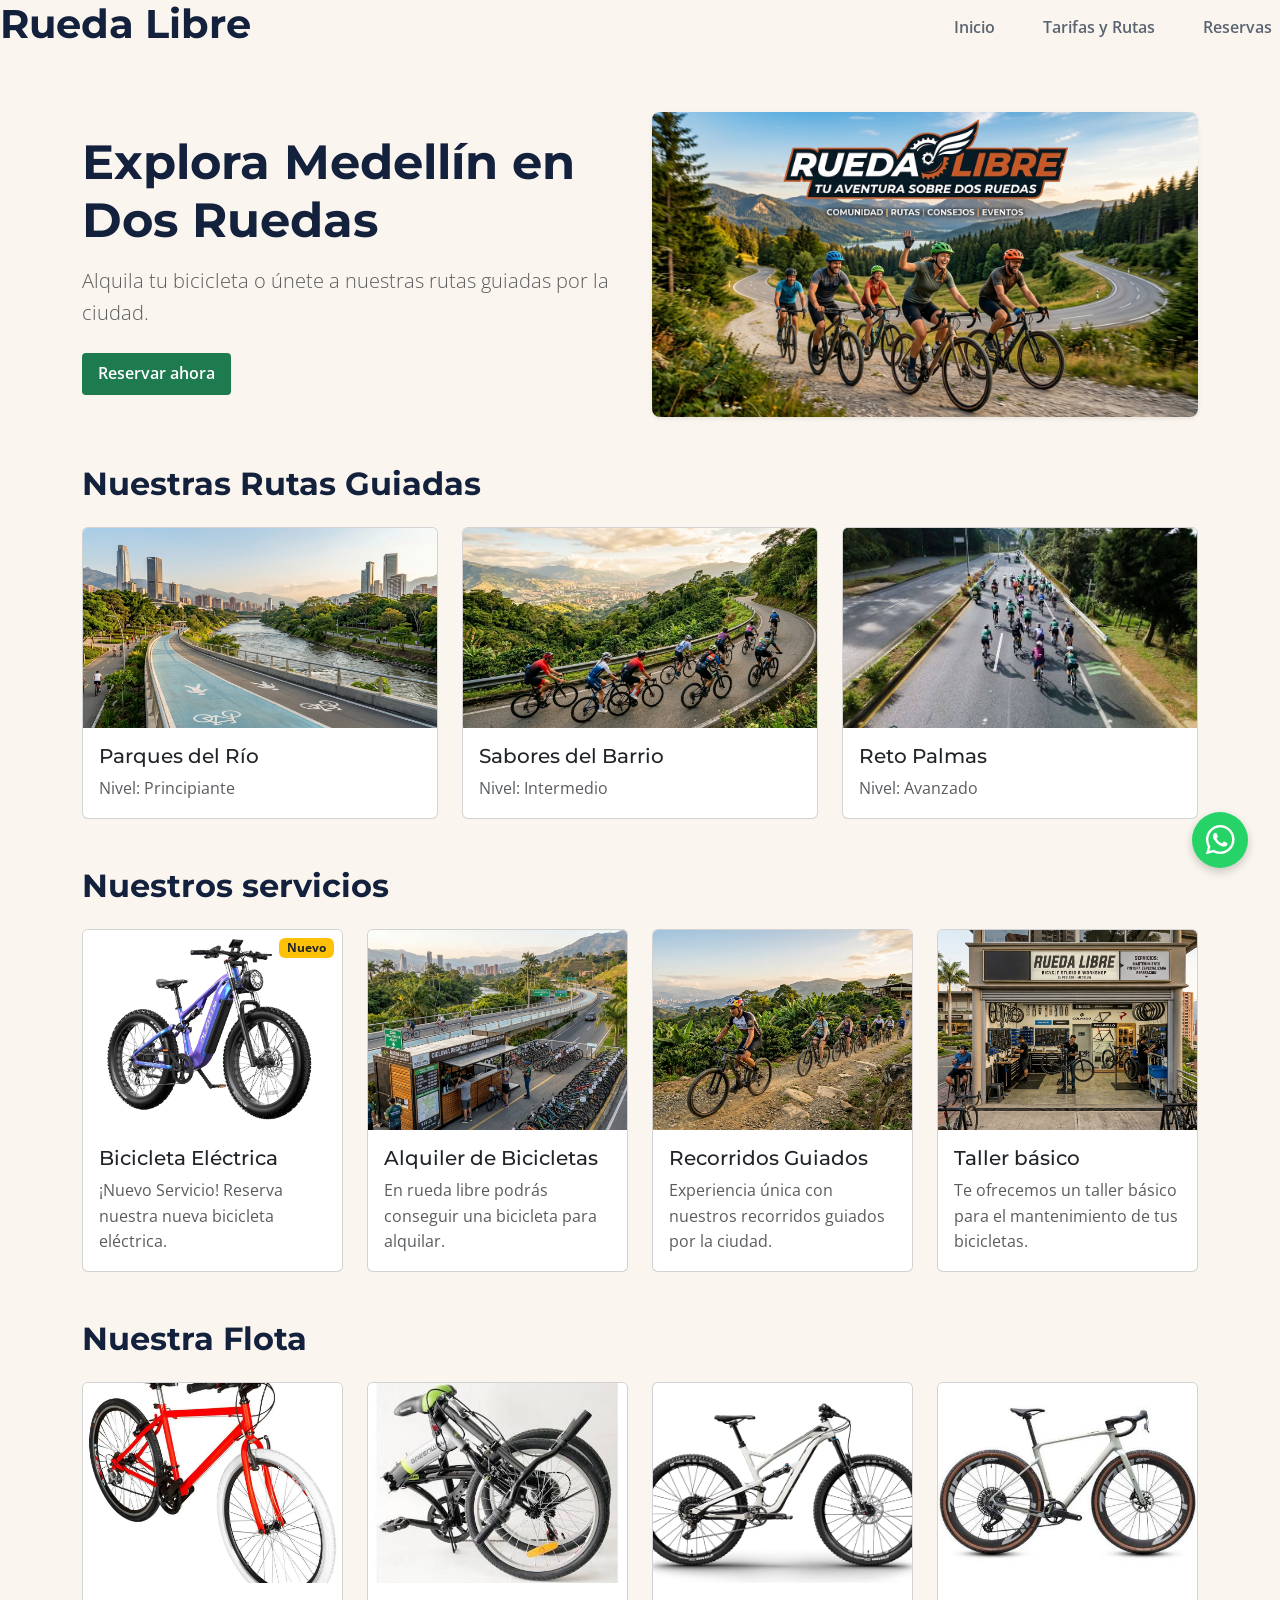
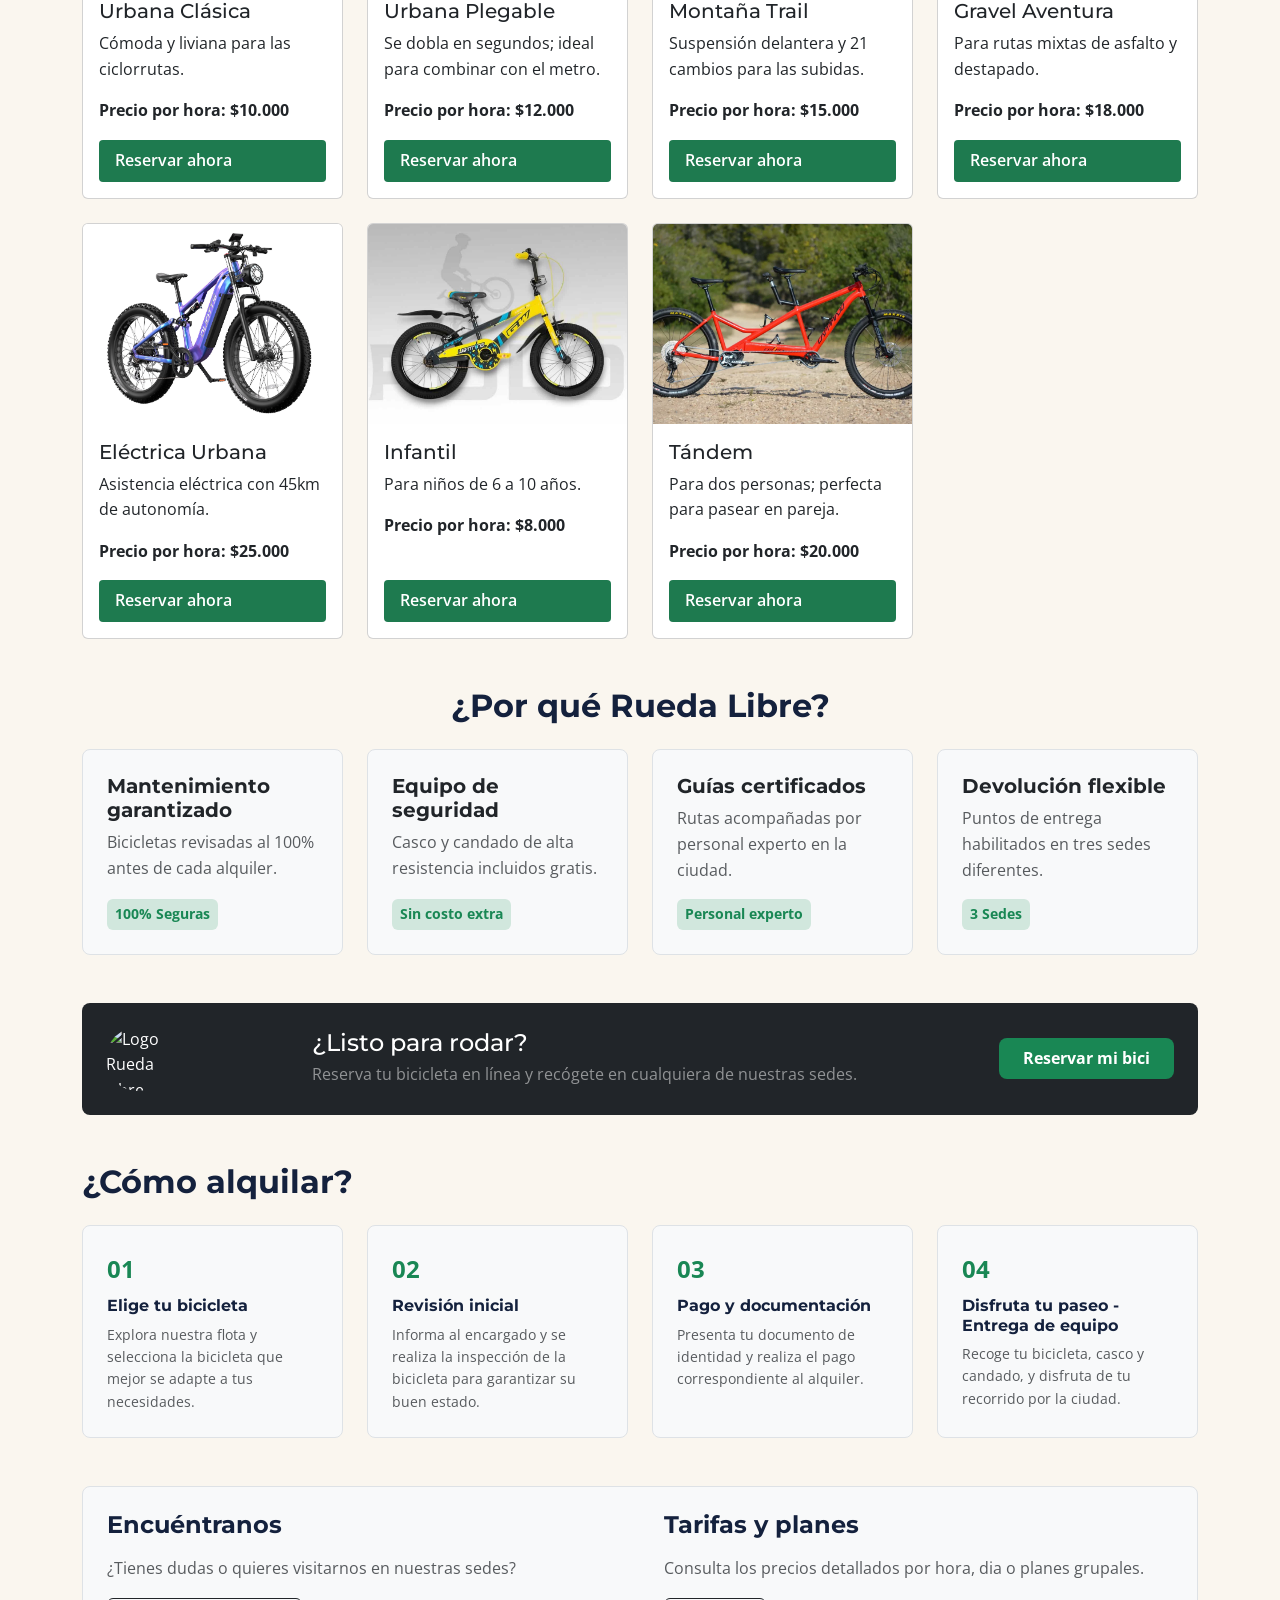
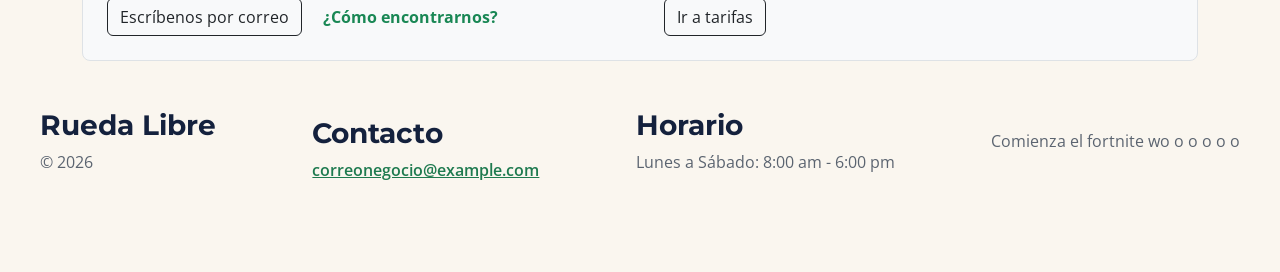
==== rueda-libre/index.html @ a3718d11 "Corregir estructura del repositorio" ====
<!doctype html>
<html lang="es">
  <head>
    <meta charset="UTF-8" />
    <meta name="viewport" content="width=device-width, initial-scale=1.0" />
    <meta
      name="description"
      content="En este sitio podrás encontrar todo tipo de bicicletas"
    />
    <title>Rueda Libre | Alquiler de bicicletas en Medellín</title>

    <link rel="preconnect" href="https://fonts.googleapis.com" />
    <link rel="preconnect" href="https://fonts.gstatic.com" crossorigin />
    <link
      href="https://fonts.googleapis.com/css2?family=Montserrat:ital,wght@0,100..900;1,100..900&family=Open+Sans:ital,wght@0,300..800;1,300..800&display=swap"
      rel="stylesheet"
    />
    <link
      href="https://cdn.jsdelivr.net/npm/bootstrap@5.3.3/dist/css/bootstrap.min.css"
      rel="stylesheet"
      integrity="sha384-QWTKZyjpPEjISv5WaRU9OFeRpok6YctnYmDr5pNlyT2bRjXh0JMhjY6hW+ALEwIH"
      crossorigin="anonymous"
    />
    <link
      rel="stylesheet"
      href="https://cdn.jsdelivr.net/npm/bootstrap-icons@1.11.3/font/bootstrap-icons.min.css"
    />
    <link rel="stylesheet" href="css/style.css" />
  </head>

  <body>
    <header class="menu">
      <h1>Rueda Libre</h1>
      <nav>
        <ul>
          <li><a href="#index">Inicio</a></li>
          <li><a href="paginas/tarifas.html">Tarifas y Rutas</a></li>
          <li><a href="paginas/reservas.html">Reservas</a></li>
        </ul>
      </nav>
    </header>

    <main class="container my-4">
      <section class="row align-items-center g-4 my-4">
        <div class="col-12 col-md-6">
          <h2 class="display-5 fw-bold mb-3">Explora Medellín en Dos Ruedas</h2>
          <p class="lead text-body-secondary mb-4">
            Alquila tu bicicleta o únete a nuestras rutas guiadas por la ciudad.
          </p>
          <a href="paginas/reservas.html" class="boton-reservar"
            >Reservar ahora</a
          >
        </div>
        <div class="col-12 col-md-6">
          <img
            src="img/portada.jpeg"
            alt="Portada Rueda Libre"
            class="img-fluid rounded-3 shadow-sm"
          />
        </div>
      </section>

      <section class="my-5">
        <h2 class="mb-4">Nuestras Rutas Guiadas</h2>
        <div class="row g-4">
          <article class="col-12 col-md-4">
            <div class="card h-100">
              <img
                src="img/rutar.jpeg"
                class="card-img-top object-fit-cover"
                style="height: 200px"
                alt="Ruta Parques del Río"
              />
              <div class="card-body">
                <h3 class="card-title h5">Parques del Río</h3>
                <p class="card-text text-body-secondary">Nivel: Principiante</p>
              </div>
            </div>
          </article>

          <article class="col-12 col-md-4">
            <div class="card h-100">
              <img
                src="img/rutab.webp"
                class="card-img-top object-fit-cover"
                style="height: 200px"
                alt="Ruta Sabores del Barrio"
              />
              <div class="card-body">
                <h3 class="card-title h5">Sabores del Barrio</h3>
                <p class="card-text text-body-secondary">Nivel: Intermedio</p>
              </div>
            </div>
          </article>

          <article class="col-12 col-md-4">
            <div class="card h-100">
              <img
                src="img/rutap.jpeg"
                class="card-img-top object-fit-cover"
                style="height: 200px"
                alt="Ruta Reto Palmas"
              />
              <div class="card-body">
                <h3 class="card-title h5">Reto Palmas</h3>
                <p class="card-text text-body-secondary">Nivel: Avanzado</p>
              </div>
            </div>
          </article>
        </div>
      </section>

      <section class="my-5">
        <h2 class="mb-4">Nuestros servicios</h2>
        <div class="row g-4">

          <article class="col-12 col-md-6 col-lg-3">
            <div class="card h-100 position-relative"> 
              <span class="position-absolute top-0 end-0 m-2 badge bg-warning text-dark">Nuevo</span>
              <img
                src="img/b-electrica.webp"
                class="card-img-top object-fit-cover"
                style="height: 200px"
                alt="Bicicleta Eléctrica" />
                <div class="card-body"> 
                  <h3 class="card-title h5">Bicicleta Eléctrica</h3>
                  <p class="card-text text-body-secondary">¡Nuevo Servicio! Reserva nuestra nueva bicicleta eléctrica.</p>
                </div>
            </div>
          </article>

          <article class="col-12 col-md-6 col-lg-3">
            <div class="card h-100">
              <img
                src="img/alquilerdebc.jpeg"
                class="card-img-top object-fit-cover"
                style="height: 200px"
                alt="Alquiler de Bicicletas" />
                <div class="card-body"> 
                  <h3 class="card-title h5">Alquiler de Bicicletas</h3>
                  <p class="card-text text-body-secondary">En rueda libre podrás conseguir una bicicleta para alquilar.</p>
                </div>
            </div>
          </article>

          <article class="col-12 col-md-6 col-lg-3">
            <div class="card h-100">
              <img
                src="img/rguiado.jpeg"
                class="card-img-top object-fit-cover"
                style="height: 200px"
                alt="Recorridos Guiados" />
                <div class="card-body"> 
                  <h3 class="card-title h5">Recorridos Guiados</h3>
                  <p class="card-text text-body-secondary">Experiencia única con nuestros recorridos guiados por la ciudad.</p>
                </div>
            </div>
          </article>
          
          <article class="col-12 col-md-6 col-lg-3">
            <div class="card h-100">
              <img
                src="img/taller.jpeg"
                class="card-img-top object-fit-cover"
                style="height: 200px"
                alt="Taller básico de Bicicletas" />
                <div class="card-body"> 
                  <h3 class="card-title h5">Taller básico</h3>
                  <p class="card-text text-body-secondary">Te ofrecemos un taller básico para el mantenimiento de tus bicicletas.</p>
                </div>
            </div>
          </article>

        </div>
      </section>

      <section class="my-5"> 
        <h2 class="mb-4">Nuestra Flota</h2>
        <div class="row g-4">

          <article class="col-12 col-sm-6 col-lg-4 col-xl-3">
            <div class="card h-100">
              <img
                src="img/burbana.webp"
                class="card-img-top object-fit-cover"
                style="height: 200px"
                alt="Bicicleta Urbana Clásica" />
                <div class="card-body d-flex flex-column justify-content-between"> 
                  <div>
                    <h3 class="card-title h5">Urbana Clásica</h3>
                    <p class="card-text">Cómoda y liviana para las ciclorrutas.</p>
                    <p class="fw-bold">Precio por hora: $10.000</p>
                  </div>
                  <a href="paginas/reservas.html" class="boton-reservar">Reservar ahora</a>
              </div>
            </div>
          </article>

          <article class="col-12 col-sm-6 col-lg-4 col-xl-3">
            <div class="card h-100">
              <img
                src="img/urplegab.jpeg"
                class="card-img-top object-fit-cover"
                style="height: 200px"
                alt="Bicicleta Plegable" />
                <div class="card-body d-flex flex-column justify-content-between"> 
                  <div>
                    <h3 class="card-title h5">Urbana Plegable</h3>
                    <p class="card-text">Se dobla en segundos; ideal para combinar con el metro.</p>
                    <p class="fw-bold">Precio por hora: $12.000</p>
                  </div>
                  <a href="paginas/reservas.html" class="boton-reservar">Reservar ahora</a>
              </div>
            </div>
          </article>

          <article class="col-12 col-sm-6 col-lg-4 col-xl-3">
            <div class="card h-100">
              <img
                src="img/mtrail.avif"
                class="card-img-top object-fit-cover"
                style="height: 200px"
                alt="Bicicleta de Montaña" />
                <div class="card-body d-flex flex-column justify-content-between"> 
                  <div>
                    <h3 class="card-title h5">Montaña Trail</h3>
                    <p class="card-text">Suspensión delantera y 21 cambios para las subidas.</p>
                    <p class="fw-bold">Precio por hora: $15.000</p>
                  </div>
                  <a href="paginas/reservas.html" class="boton-reservar">Reservar ahora</a>
              </div>
            </div>
          </article>

          <article class="col-12 col-sm-6 col-lg-4 col-xl-3">
            <div class="card h-100">
              <img
                src="img/gaventura.jpeg"
                class="card-img-top object-fit-cover"
                style="height: 200px"
                alt="Bicicleta Gravel" />
                <div class="card-body d-flex flex-column justify-content-between"> 
                  <div>
                    <h3 class="card-title h5">Gravel Aventura</h3>
                    <p class="card-text">Para rutas mixtas de asfalto y destapado.</p>
                    <p class="fw-bold">Precio por hora: $18.000</p>
                  </div>
                  <a href="paginas/reservas.html" class="boton-reservar">Reservar ahora</a>
              </div>
            </div>
          </article>

          <article class="col-12 col-sm-6 col-lg-4 col-xl-3">
            <div class="card h-100">
              <img
                src="img/b-electrica.webp"
                class="card-img-top object-fit-cover"
                style="height: 200px"
                alt="Bicicleta Eléctrica" />
                <div class="card-body d-flex flex-column justify-content-between"> 
                  <div>
                    <h3 class="card-title h5">Eléctrica Urbana</h3>
                    <p class="card-text">Asistencia eléctrica con 45km de autonomía.</p>
                    <p class="fw-bold">Precio por hora: $25.000</p>
                  </div>
                  <a href="paginas/reservas.html" class="boton-reservar">Reservar ahora</a>
              </div>
            </div>
          </article>

          <article class="col-12 col-sm-6 col-lg-4 col-xl-3">
            <div class="card h-100">
              <img
                src="img/infantil.jpg"
                class="card-img-top object-fit-cover"
                style="height: 200px"
                alt="Bicicleta Infantil" />
                <div class="card-body d-flex flex-column justify-content-between"> 
                  <div>
                    <h3 class="card-title h5">Infantil</h3>
                    <p class="card-text">Para niños de 6 a 10 años.</p>
                    <p class="fw-bold">Precio por hora: $8.000</p>
                  </div>
                  <a href="paginas/reservas.html" class="boton-reservar">Reservar ahora</a>
              </div>
            </div>
          </article>

          <article class="col-12 col-sm-6 col-lg-4 col-xl-3">
            <div class="card h-100">
              <img
                src="img/tandem.webp"
                class="card-img-top object-fit-cover"
                style="height: 200px"
                alt="Bicicleta Tándem" />
                <div class="card-body d-flex flex-column justify-content-between"> 
                  <div>
                    <h3 class="card-title h5">Tándem</h3>
                    <p class="card-text">Para dos personas; perfecta para pasear en pareja.</p>
                    <p class="fw-bold">Precio por hora: $20.000</p>
                  </div>
                  <a href="paginas/reservas.html" class="boton-reservar">Reservar ahora</a>
              </div>
            </div>
          </article>

        </div>
      </section>
      
      <section class="my-5">
        <h2 class="text-center mb-4">¿Por qué Rueda Libre?</h2>

        <div class="row g-4">
          <article class="col-12 col-md-6 col-lg-3">
            <div
              class="p-4 border rounded-3 bg-body-tertiary h-100 d-flex flex-column justify-content-between"
            >
              <div>
                <h3 class="fs-5 fw-bold text-dark mb-2">
                  Mantenimiento garantizado
                </h3>
                <p class="text-body-secondary mb-3">
                  Bicicletas revisadas al 100% antes de cada alquiler.
                </p>
              </div>
              <div>
                <span
                  class="d-inline-block bg-success-subtle text-success fw-bold px-2 py-1 rounded small"
                  >100% Seguras</span
                >
              </div>
            </div>
          </article>

          <article class="col-12 col-md-6 col-lg-3">
            <div
              class="p-4 border rounded-3 bg-body-tertiary h-100 d-flex flex-column justify-content-between"
            >
              <div>
                <h3 class="fs-5 fw-bold text-dark mb-2">Equipo de seguridad</h3>
                <p class="text-body-secondary mb-3">
                  Casco y candado de alta resistencia incluidos gratis.
                </p>
              </div>
              <div>
                <span
                  class="d-inline-block bg-success-subtle text-success fw-bold px-2 py-1 rounded small"
                  >Sin costo extra</span
                >
              </div>
            </div>
          </article>

          <article class="col-12 col-md-6 col-lg-3">
            <div
              class="p-4 border rounded-3 bg-body-tertiary h-100 d-flex flex-column justify-content-between"
            >
              <div>
                <h3 class="fs-5 fw-bold text-dark mb-2">Guías certificados</h3>
                <p class="text-body-secondary mb-3">
                  Rutas acompañadas por personal experto en la ciudad.
                </p>
              </div>
              <div>
                <span
                  class="d-inline-block bg-success-subtle text-success fw-bold px-2 py-1 rounded small"
                  >Personal experto</span
                >
              </div>
            </div>
          </article>

          <article class="col-12 col-md-6 col-lg-3">
            <div
              class="p-4 border rounded-3 bg-body-tertiary h-100 d-flex flex-column justify-content-between"
            >
              <div>
                <h3 class="fs-5 fw-bold text-dark mb-2">Devolución flexible</h3>
                <p class="text-body-secondary mb-3">
                  Puntos de entrega habilitados en tres sedes diferentes.
                </p>
              </div>
              <div>
                <span
                  class="d-inline-block bg-success-subtle text-success fw-bold px-2 py-1 rounded small"
                  >3 Sedes</span
                >
              </div>
            </div>
          </article>
        </div>
      </section>

      <section class="bg-dark text-white p-4 rounded-3 d-flex flex-column flex-md-row justify-content-between align-items-center gap-3 my-5">

        <img src="img/logo.png" alt="Logo Rueda Libre" class="d-none d-md-block rounded-circle object-fit-cover" width="64" height="64">

        <div>
            <h3 class="h4 mb-1">¿Listo para rodar?</h3>
            <p class="mb-0 text-white-50">Reserva tu bicicleta en línea y recógete en cualquiera de nuestras sedes.</p>
        </div>

        <a href="paginas/reservas.html" class="d-inline-block bg-success text-white px-4 py-2 rounded-3 fw-bold text-decoration-none">Reservar mi bici</a>
    </section>
      

      <section class="my-5">
        <h2 class="mb-4">¿Cómo alquilar?</h2>
        <div class="row g-4"> 

          <article class="col-12 col-sm-6 col-lg-3">
            <div class="p-4 border rounded-3 bg-body-tertiary h-100">
              <span class="fs-4 fw-bold text-success d-block mb-2">01</span>
              <h3 class="h6 fw-bold mb-2">Elige tu bicicleta</h3>
              <p class="text-body-secondary small mb-0">
                Explora nuestra flota y selecciona la bicicleta que mejor se
                adapte a tus necesidades.
              </p>
            </div>
          </article>

          <article class="col-12 col-sm-6 col-lg-3">
            <div class="p-4 border rounded-3 bg-body-tertiary h-100">
              <span class="fs-4 fw-bold text-success d-block mb-2">02</span>
              <h3 class="h6 fw-bold mb-2">Revisión inicial</h3>
              <p class="text-body-secondary small mb-0">
                Informa al encargado y se realiza la inspección de la bicicleta para garantizar su buen estado.
              </p>
            </div>
          </article>

          <article class="col-12 col-sm-6 col-lg-3">
            <div class="p-4 border rounded-3 bg-body-tertiary h-100">
              <span class="fs-4 fw-bold text-success d-block mb-2">03</span>
              <h3 class="h6 fw-bold mb-2">Pago y documentación</h3>
              <p class="text-body-secondary small mb-0">
                Presenta tu documento de identidad y realiza el pago correspondiente al alquiler.
              </p>
            </div>
          </article>

          <article class="col-12 col-sm-6 col-lg-3">
            <div class="p-4 border rounded-3 bg-body-tertiary h-100">
              <span class="fs-4 fw-bold text-success d-block mb-2">04</span>
              <h3 class="h6 fw-bold mb-2">Disfruta tu paseo - Entrega de equipo</h3>
              <p class="text-body-secondary small mb-0">
                Recoge tu bicicleta, casco y candado, y disfruta de tu recorrido por la ciudad.
              </p>
            </div>
          </article>

        </div>
      </section>

      <section class="my-5 p-4 bg-light border rounded-3">
        <div class="row g-4 align-items-center">
          <div class="col-12 col-md-6">
            <h2 id="Encuéntranos" class="h4 fw-bold mb-3">Encuéntranos</h2>
            <p class="text-body-secondary mb-3">
              ¿Tienes dudas o quieres visitarnos en nuestras sedes?
            </p>
            <div class="d-flex flex-wrap gap-2">
                <a href="mailto:hola@ruedalibre.example" class="btn btn-outline-dark"> Escríbenos por correo</a>
                <a href="#Encuéntranos" class="btn btn-link text-success text-decoration-none fw-bold"> ¿Cómo encontrarnos?</a>
            </div>
          </div>

          <div class="col-12 col-md-6 border-start-md ps-md-4">
            <h2 id="tarifas" class="h4 fw-bold mb-3">Tarifas y planes</h2>
            <p class="text-body-secondary mb-3">
              Consulta los precios detallados por hora, dia o planes grupales.
            </p>
            <a href="paginas/tarifas.html" class="btn btn-outline-dark">Ir a tarifas</a>
          </div>
          
        </div>
      </section>
    </main>

    <footer class="footer">
      <section>
        <h3>Rueda Libre</h3>
        <p>© 2026</p>
      </section>

      <section>
        <h3>Contacto</h3>
        <a href="mailto:correonegocio@example.com">correonegocio@example.com</a>
      </section>

      <section>
        <h3>Horario</h3>
        <p>Lunes a Sábado: 8:00 am - 6:00 pm</p>
      </section>
      <p>Comienza el fortnite wo o o o o o</p>
    </footer>

    <a
      href="https://wa.me/573000000000"
      target="_blank"
      rel="noopener noreferrer"
      class="boton-whatsapp"
      aria-label="Escríbenos por WhatsApp"
    >
      <i class="bi bi-whatsapp"></i>
    </a>
    <script
      src="https://cdn.jsdelivr.net/npm/@popperjs/core@2.11.8/dist/umd/popper.min.js"
      integrity="sha384-I7E8VVD/ismYTF4hNIPjVp/Zjvgyol6VFvRkX/vR+Vc4jQkC+hVqc2pM8ODewa9r"
      crossorigin="anonymous"
    ></script>
    <script
      src="https://cdn.jsdelivr.net/npm/bootstrap@5.3.8/dist/js/bootstrap.min.js"
      integrity="sha384-G/EV+4j2dNv+tEPo3++6LCgdCROaejBqfUeNjuKAiuXbjrxilcCdDz6ZAVfHWe1Y"
      crossorigin="anonymous"
    ></script>
  </body>
</html>
---- rueda-libre/css/style.css ----
*,
*::before,
*::after {
  box-sizing: border-box;
  margin: 0;
  padding: 0;
}

:root {
  --verde-ruta: #1e7a4f;
  --naranja-pedal: #f39a2b;
  --azul-noche: #14213d;
  --crema: #faf6ef;
  --gris-asfalto: #5b6470;
  --verde-whatsapp: #25d366;
  --verde-whatsapp-oscuro: #128c7e;

  --fuente-titulos: "Montserrat", sans-serif;
  --fuente-cuerpo: "Open Sans", sans-serif;

  --espacio-sm: 0.5rem;
  --espacio-md: 1rem;
  --espacio-lg: 2rem;
}


body {
  font-family: var(--fuente-cuerpo);
  font-weight: 400;
  color: var(--azul-noche);
  background-color: var(--crema);
  padding-bottom: 5rem; 
  line-height: 1.6;
}

h1,
h2,
h3,
h4,
h5,
h6 {
  font-family: var(--fuente-titulos);
  font-weight: 700;
  color: var(--azul-noche);
}

.texto-secundario,
footer p {
  color: var(--gris-asfalto);
  font-weight: 400;
}

a {
  color: var(--verde-ruta);
  font-weight: 600;
}

a:hover {
  color: var(--naranja-pedal);
  text-decoration: underline;
}

.menu {
  display: flex;
  flex-direction: column; 
  align-items: center;    
  gap: 0.5rem;
  margin-bottom: var(--espacio-lg);
}

.menu ul {
  display: flex;
  flex-direction: column;
  gap: 0.5rem;
  margin: 0;
  padding: 0;
  list-style: none;
  text-align: center;
}

.menu a {
  color: var(--gris-asfalto);
  text-decoration: none;
  font-weight: 600;
  padding: var(--espacio-sm);
  display: block;
}

.menu a.activo {
  color: var(--verde-ruta);
  font-weight: 600;
}

.menu a:hover {
  color: var(--naranja-pedal);
  text-decoration: underline;
}

.menu a:focus {
  color: var(--verde-ruta);
  outline: 3px solid var(--naranja-pedal);
  outline-offset: 3px;
}

.footer {
  display: flex;
  flex-direction: column;
  align-items: center;
  gap: 1rem;
  text-align: center;
}


button,
.boton,
.boton-reservar {
  display: inline-block;
  background-color: var(--verde-ruta);
  color: #ffffff;
  border: none;
  padding: var(--espacio-sm) var(--espacio-md);
  font-family: var(--fuente-cuerpo);
  font-weight: 600;
  text-decoration: none;
  border-radius: 4px;
  cursor: pointer;
}

button:hover,
.boton:hover,
.boton-reservar:hover {
  background-color: var(--naranja-pedal);
  color: var(--azul-noche);
  text-decoration: underline;
}

button:focus,
.boton:focus,
.boton-reservar:focus {
  outline: 3px solid var(--naranja-pedal);
  outline-offset: 3px;
}

.menu a.boton-reservar {
  display: inline-block;
  color: #ffffff;
  padding: var(--espacio-sm) var(--espacio-md);
}

.menu a.boton-reservar:hover {
  background-color: var(--naranja-pedal);
  color: var(--azul-noche);
  text-decoration: underline;
}

.menu a.boton-reservar:focus {
  color: #ffffff;
}

.boton-whatsapp {
  position: fixed;
  bottom: var(--espacio-lg);
  right: var(--espacio-lg);
  display: flex;
  align-items: center;
  justify-content: center;
  width: 3.5rem;
  height: 3.5rem;
  background-color: var(--verde-whatsapp);
  color: #ffffff;
  font-size: 1.8rem;
  line-height: 1;
  border-radius: 50%;
  text-decoration: none;
  box-shadow: 0 4px 10px rgba(0, 0, 0, 0.2);
  z-index: 1000;
}

.boton-whatsapp:hover {
  background-color: var(--verde-whatsapp-oscuro);
  color: #ffffff;
  text-decoration: none;
}

.boton-whatsapp:focus {
  outline: 3px solid var(--naranja-pedal);
  outline-offset: 3px;
}


table {
  width: 100%;
  border-collapse: collapse;
  margin-bottom: var(--espacio-lg);
  font-size: 0.85rem;
}

th,
td {
  padding: 0.4rem 0.6rem; 
  border: 1px solid var(--gris-asfalto);
  text-align: left;
  word-break: break-word; 
}

th {
  background-color: var(--azul-noche);
  color: #ffffff;
  font-family: var(--fuente-titulos);
}


form fieldset {
  border: 1px solid var(--gris-asfalto);
  padding: var(--espacio-md);
  margin-bottom: var(--espacio-lg);
  border-radius: 4px;
}

form legend {
  font-family: var(--fuente-titulos);
  font-weight: 700;
  padding: 0 var(--espacio-sm);
  color: var(--azul-noche);
}

form p {
  margin-bottom: var(--espacio-md);
}

form label {
  display: block;
  margin-bottom: var(--espacio-sm);
  font-weight: 600;
}

input,
select,
textarea {
  width: 100%;
  border: 1px solid var(--gris-asfalto);
  padding: var(--espacio-sm);
  font-family: var(--fuente-cuerpo);
  border-radius: 4px;
}

input[type="checkbox"] {
  width: auto;
  display: inline-block;
  margin-right: var(--espacio-sm);
}

input:focus,
select:focus,
textarea:focus {
  outline: 3px solid var(--naranja-pedal);
  outline-offset: 2px;
  border-color: var(--verde-ruta);
}

form button {
  padding: var(--espacio-md) var(--espacio-lg);
  margin-top: var(--espacio-sm);
}



@media (min-width: 768px) {
  .menu {
    flex-direction: row;
    justify-content: space-between; 
  }

  .menu ul {
    flex-direction: row;           
    gap: 2rem;
  }
}

@media (min-width: 1200px) {
  .footer {
    flex-direction: row;
    justify-content: space-around;
    text-align: left;
  }
}
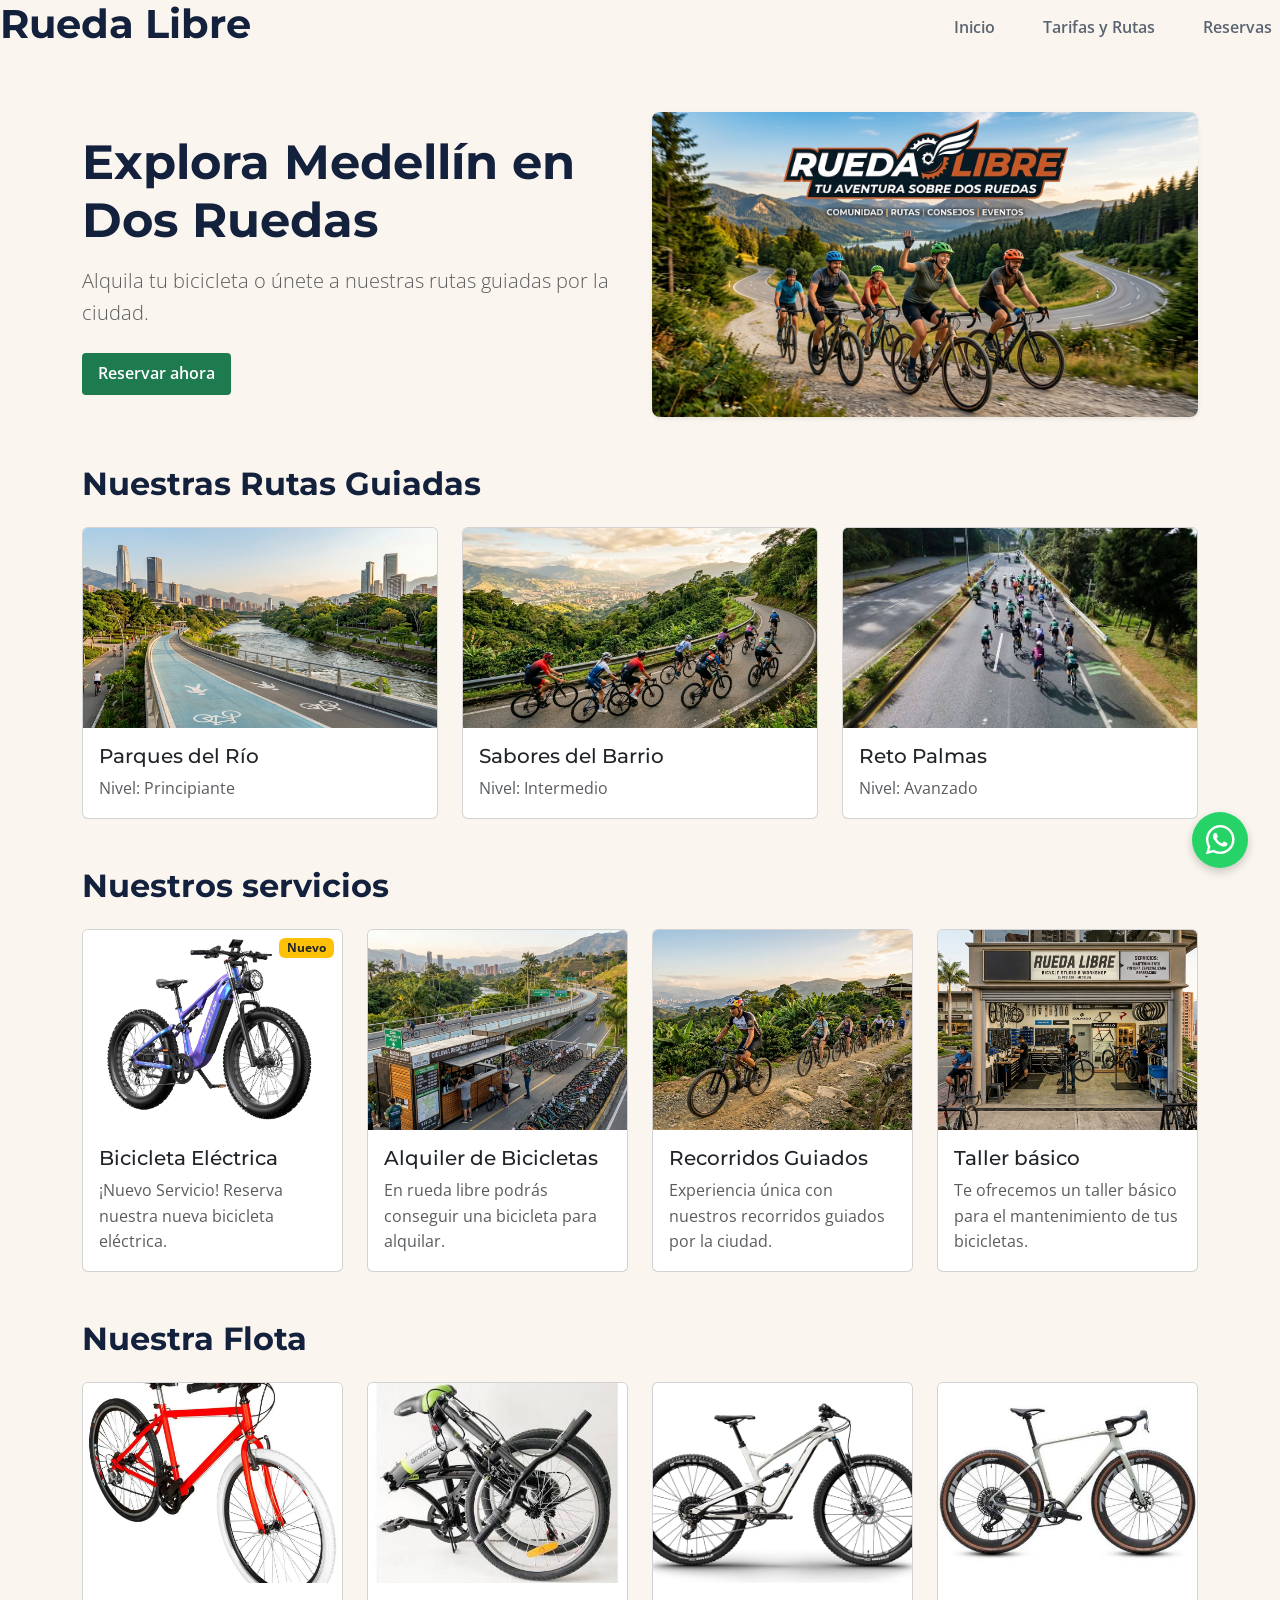
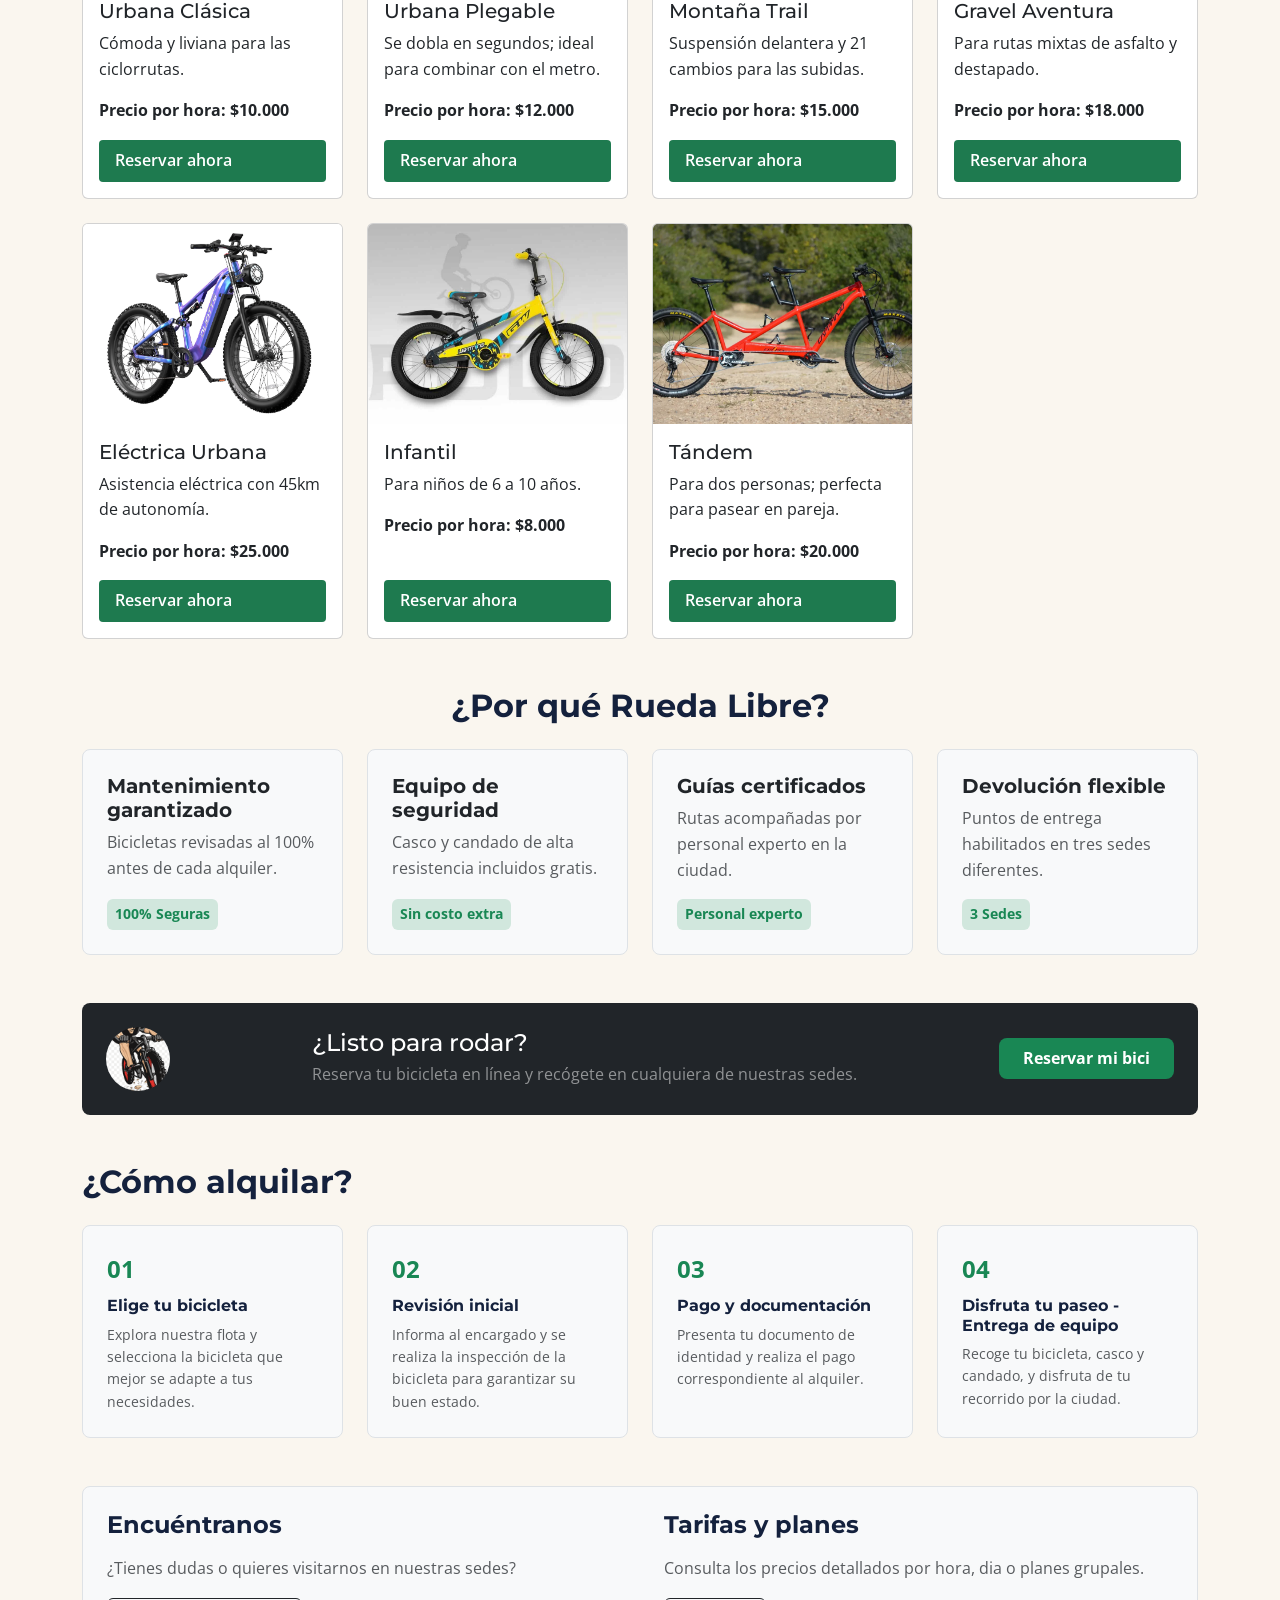
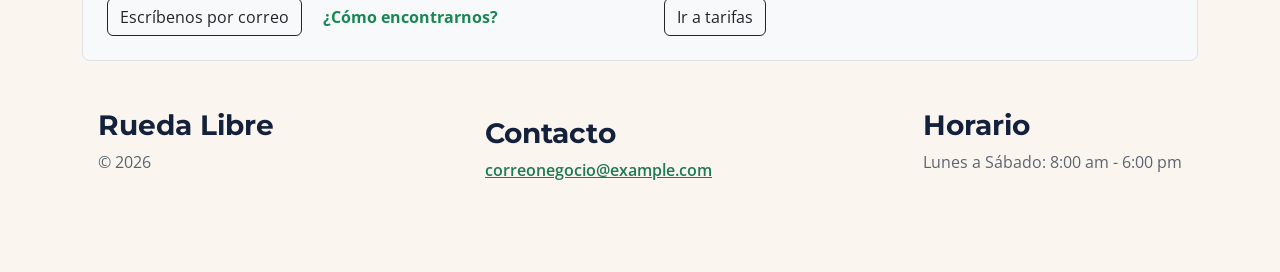
==== commit 55e69589: "se corrigen errores en el codigo" ====
--- a/rueda-libre/index.html
+++ b/rueda-libre/index.html
@@ -393,7 +393,7 @@
 
       <section class="bg-dark text-white p-4 rounded-3 d-flex flex-column flex-md-row justify-content-between align-items-center gap-3 my-5">
 
-        <img src="img/logo.png" alt="Logo Rueda Libre" class="d-none d-md-block rounded-circle object-fit-cover" width="64" height="64">
+        <img src="img/logorl.png" alt="Logo Rueda Libre" class="d-none d-md-block rounded-circle object-fit-cover" width="64" height="64">
 
         <div>
             <h3 class="h4 mb-1">¿Listo para rodar?</h3>
@@ -492,7 +492,6 @@
         <h3>Horario</h3>
         <p>Lunes a Sábado: 8:00 am - 6:00 pm</p>
       </section>
-      <p>Comienza el fortnite wo o o o o o</p>
     </footer>
 
     <a
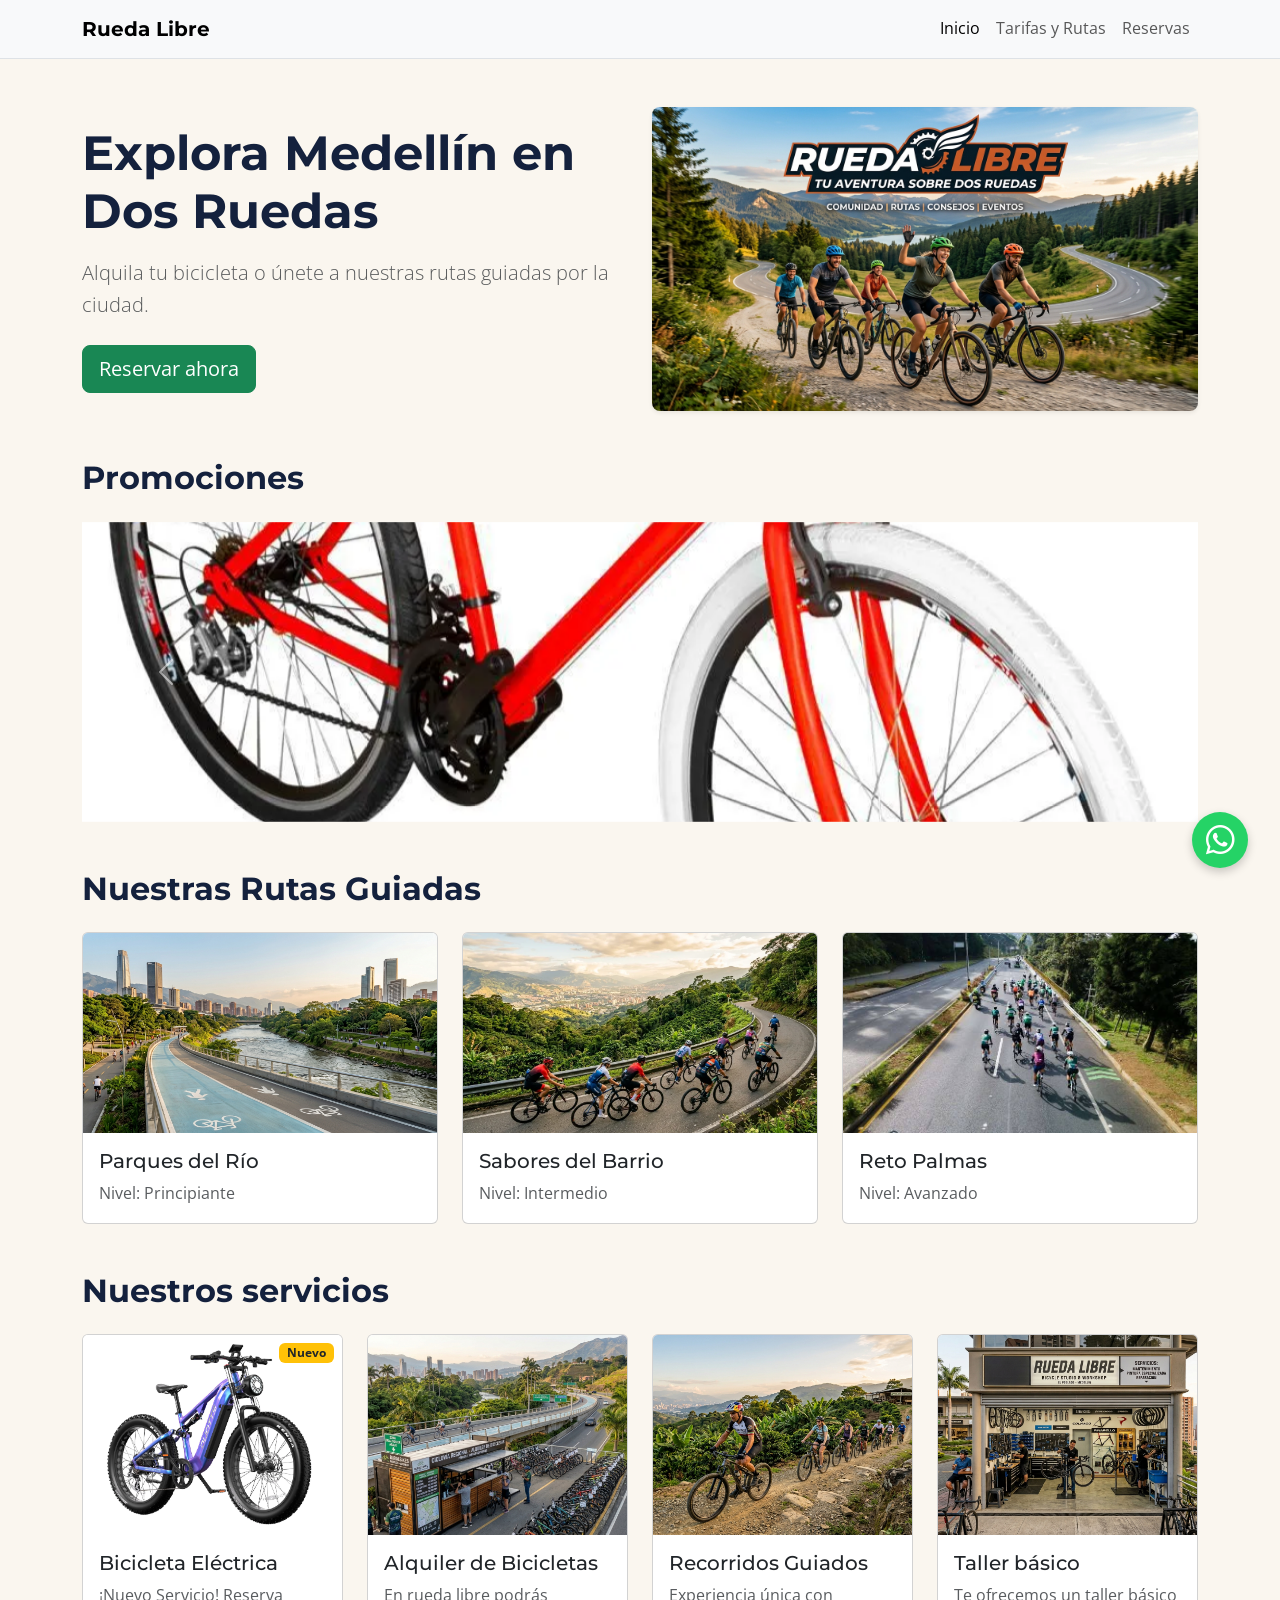
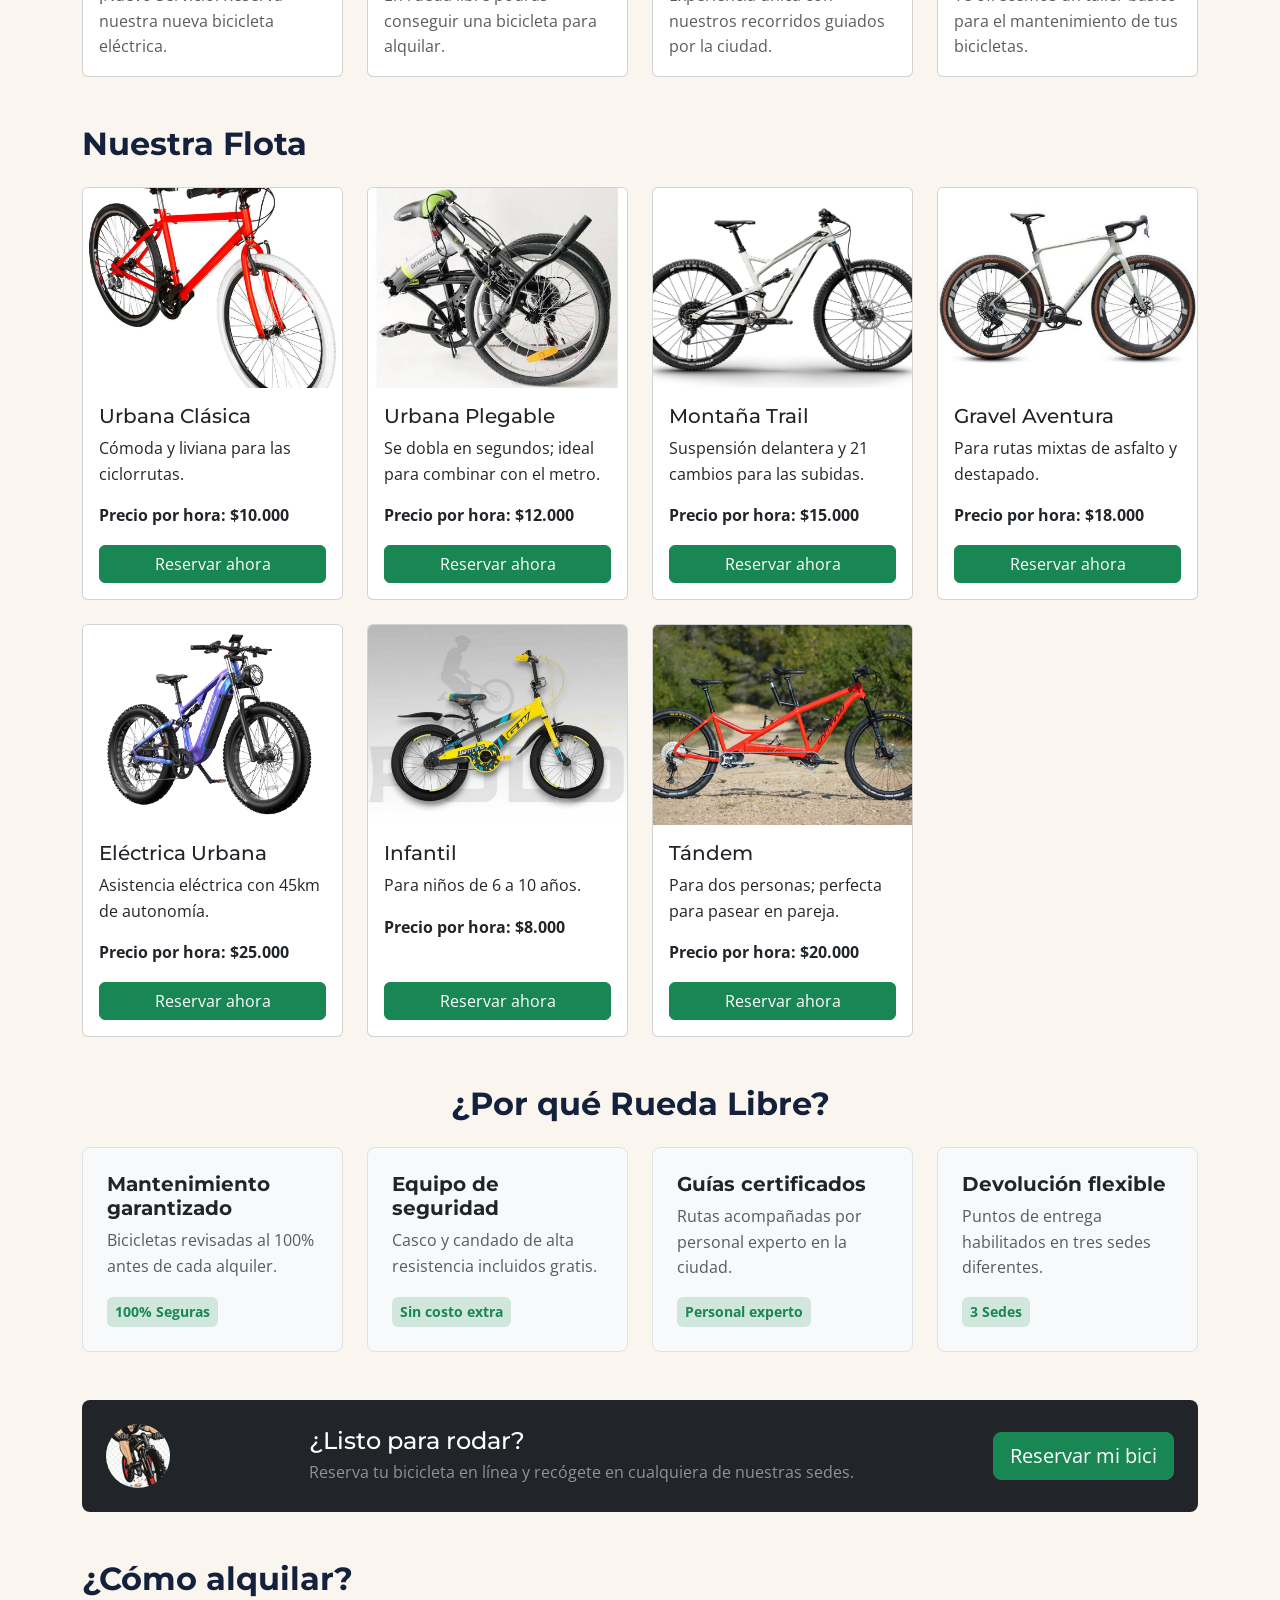
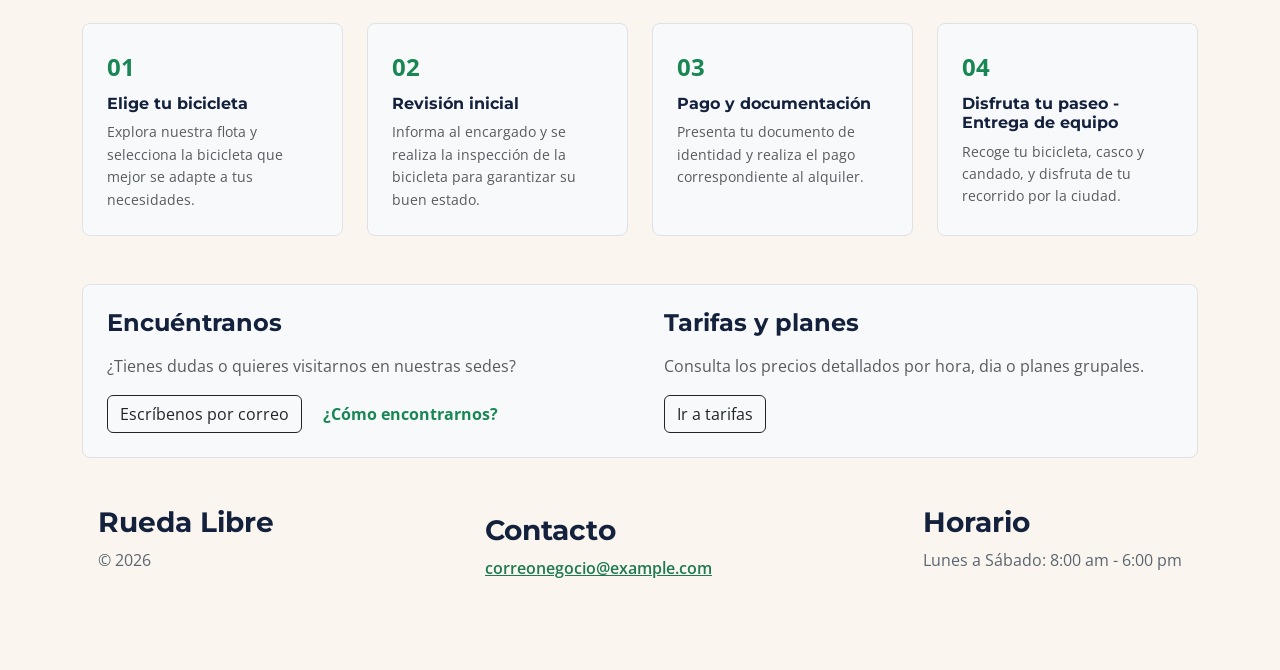
==== commit df67c7ab: "Migración de Rueda Libre a Bootstrap (MiniRetos 5 a 11)" ====
--- a/rueda-libre/index.html
+++ b/rueda-libre/index.html
@@ -29,14 +29,37 @@
   </head>
 
   <body>
-    <header class="menu">
-      <h1>Rueda Libre</h1>
-      <nav>
-        <ul>
-          <li><a href="#index">Inicio</a></li>
-          <li><a href="paginas/tarifas.html">Tarifas y Rutas</a></li>
-          <li><a href="paginas/reservas.html">Reservas</a></li>
-        </ul>
+    <header>
+      <nav class="navbar navbar-expand-lg bg-body-tertiary border-bottom">
+        <div class="container">
+          <h1 class="fs-5 m-0">
+            <a class="navbar-brand fw-bold" href="#index">Rueda Libre</a>
+          </h1>
+          <button
+            class="navbar-toggler"
+            type="button"
+            data-bs-toggle="collapse"
+            data-bs-target="#menuPrincipal"
+            aria-controls="menuPrincipal"
+            aria-expanded="false"
+            aria-label="Abrir menú de navegación"
+          >
+            <span class="navbar-toggler-icon"></span>
+          </button>
+          <div class="collapse navbar-collapse" id="menuPrincipal">
+            <ul class="navbar-nav ms-auto">
+              <li class="nav-item">
+                <a class="nav-link active" aria-current="page" href="#index">Inicio</a>
+              </li>
+              <li class="nav-item">
+                <a class="nav-link" href="paginas/tarifas.html">Tarifas y Rutas</a>
+              </li>
+              <li class="nav-item">
+                <a class="nav-link" href="paginas/reservas.html">Reservas</a>
+              </li>
+            </ul>
+          </div>
+        </div>
       </nav>
     </header>
 
@@ -47,7 +70,7 @@
           <p class="lead text-body-secondary mb-4">
             Alquila tu bicicleta o únete a nuestras rutas guiadas por la ciudad.
           </p>
-          <a href="paginas/reservas.html" class="boton-reservar"
+          <a href="paginas/reservas.html" class="btn btn-success btn-lg"
             >Reservar ahora</a
           >
         </div>
@@ -61,6 +84,57 @@
       </section>
 
       <section class="my-5">
+        <h2 class="mb-4">Promociones</h2>
+        <div id="carruselPromos" class="carousel slide" data-bs-ride="carousel">
+          <div class="carousel-inner">
+            <div class="carousel-item active">
+              <img
+                src="img/burbana.webp"
+                class="d-block w-100 object-fit-cover"
+                style="height: 300px"
+                alt="Martes 2x1 en bicicletas urbanas"
+              />
+            </div>
+            <div class="carousel-item">
+              <img
+                src="img/b-electrica.webp"
+                class="d-block w-100 object-fit-cover"
+                style="height: 300px"
+                alt="20 % de descuento en eléctricas de lunes a jueves"
+              />
+            </div>
+            <div class="carousel-item">
+              <img
+                src="img/rguiado.jpeg"
+                class="d-block w-100 object-fit-cover"
+                style="height: 300px"
+                alt="Si cumples años, el recorrido guiado es gratis"
+              />
+            </div>
+          </div>
+
+          <button
+            class="carousel-control-prev"
+            type="button"
+            data-bs-target="#carruselPromos"
+            data-bs-slide="prev"
+          >
+            <span class="carousel-control-prev-icon" aria-hidden="true"></span>
+            <span class="visually-hidden">Anterior</span>
+          </button>
+          <button
+            class="carousel-control-next"
+            type="button"
+            data-bs-target="#carruselPromos"
+            data-bs-slide="next"
+          >
+            <span class="carousel-control-next-icon" aria-hidden="true"></span>
+            <span class="visually-hidden">Siguiente</span>
+          </button>
+        </div>
+      </section>
+
+      <section class="my-5">
         <h2 class="mb-4">Nuestras Rutas Guiadas</h2>
         <div class="row g-4">
           <article class="col-12 col-md-4">
@@ -191,7 +265,7 @@
                     <p class="card-text">Cómoda y liviana para las ciclorrutas.</p>
                     <p class="fw-bold">Precio por hora: $10.000</p>
                   </div>
-                  <a href="paginas/reservas.html" class="boton-reservar">Reservar ahora</a>
+                  <a href="paginas/reservas.html" class="btn btn-success">Reservar ahora</a>
               </div>
             </div>
           </article>
@@ -209,7 +283,7 @@
                     <p class="card-text">Se dobla en segundos; ideal para combinar con el metro.</p>
                     <p class="fw-bold">Precio por hora: $12.000</p>
                   </div>
-                  <a href="paginas/reservas.html" class="boton-reservar">Reservar ahora</a>
+                  <a href="paginas/reservas.html" class="btn btn-success">Reservar ahora</a>
               </div>
             </div>
           </article>
@@ -227,7 +301,7 @@
                     <p class="card-text">Suspensión delantera y 21 cambios para las subidas.</p>
                     <p class="fw-bold">Precio por hora: $15.000</p>
                   </div>
-                  <a href="paginas/reservas.html" class="boton-reservar">Reservar ahora</a>
+                  <a href="paginas/reservas.html" class="btn btn-success">Reservar ahora</a>
               </div>
             </div>
           </article>
@@ -245,7 +319,7 @@
                     <p class="card-text">Para rutas mixtas de asfalto y destapado.</p>
                     <p class="fw-bold">Precio por hora: $18.000</p>
                   </div>
-                  <a href="paginas/reservas.html" class="boton-reservar">Reservar ahora</a>
+                  <a href="paginas/reservas.html" class="btn btn-success">Reservar ahora</a>
               </div>
             </div>
           </article>
@@ -263,7 +337,7 @@
                     <p class="card-text">Asistencia eléctrica con 45km de autonomía.</p>
                     <p class="fw-bold">Precio por hora: $25.000</p>
                   </div>
-                  <a href="paginas/reservas.html" class="boton-reservar">Reservar ahora</a>
+                  <a href="paginas/reservas.html" class="btn btn-success">Reservar ahora</a>
               </div>
             </div>
           </article>
@@ -281,7 +355,7 @@
                     <p class="card-text">Para niños de 6 a 10 años.</p>
                     <p class="fw-bold">Precio por hora: $8.000</p>
                   </div>
-                  <a href="paginas/reservas.html" class="boton-reservar">Reservar ahora</a>
+                  <a href="paginas/reservas.html" class="btn btn-success">Reservar ahora</a>
               </div>
             </div>
           </article>
@@ -299,7 +373,7 @@
                     <p class="card-text">Para dos personas; perfecta para pasear en pareja.</p>
                     <p class="fw-bold">Precio por hora: $20.000</p>
                   </div>
-                  <a href="paginas/reservas.html" class="boton-reservar">Reservar ahora</a>
+                  <a href="paginas/reservas.html" class="btn btn-success">Reservar ahora</a>
               </div>
             </div>
           </article>
@@ -400,7 +474,7 @@
             <p class="mb-0 text-white-50">Reserva tu bicicleta en línea y recógete en cualquiera de nuestras sedes.</p>
         </div>
 
-        <a href="paginas/reservas.html" class="d-inline-block bg-success text-white px-4 py-2 rounded-3 fw-bold text-decoration-none">Reservar mi bici</a>
+        <a href="paginas/reservas.html" class="btn btn-success btn-lg">Reservar mi bici</a>
     </section>
       
 
@@ -503,15 +577,6 @@
     >
       <i class="bi bi-whatsapp"></i>
     </a>
-    <script
-      src="https://cdn.jsdelivr.net/npm/@popperjs/core@2.11.8/dist/umd/popper.min.js"
-      integrity="sha384-I7E8VVD/ismYTF4hNIPjVp/Zjvgyol6VFvRkX/vR+Vc4jQkC+hVqc2pM8ODewa9r"
-      crossorigin="anonymous"
-    ></script>
-    <script
-      src="https://cdn.jsdelivr.net/npm/bootstrap@5.3.8/dist/js/bootstrap.min.js"
-      integrity="sha384-G/EV+4j2dNv+tEPo3++6LCgdCROaejBqfUeNjuKAiuXbjrxilcCdDz6ZAVfHWe1Y"
-      crossorigin="anonymous"
-    ></script>
+    <script src="https://cdn.jsdelivr.net/npm/bootstrap@5.3.3/dist/js/bootstrap.bundle.min.js" integrity="sha384-YvpcrYf0tY3lHB60NNkmXc5s9fDVZLESaAA55NDzOxhy9GkcIdslK1eN7N6jIeHz" crossorigin="anonymous"></script>
   </body>
 </html>
--- a/rueda-libre/css/style.css
+++ b/rueda-libre/css/style.css
@@ -60,48 +60,6 @@
   text-decoration: underline;
 }
 
-.menu {
-  display: flex;
-  flex-direction: column; 
-  align-items: center;    
-  gap: 0.5rem;
-  margin-bottom: var(--espacio-lg);
-}
-
-.menu ul {
-  display: flex;
-  flex-direction: column;
-  gap: 0.5rem;
-  margin: 0;
-  padding: 0;
-  list-style: none;
-  text-align: center;
-}
-
-.menu a {
-  color: var(--gris-asfalto);
-  text-decoration: none;
-  font-weight: 600;
-  padding: var(--espacio-sm);
-  display: block;
-}
-
-.menu a.activo {
-  color: var(--verde-ruta);
-  font-weight: 600;
-}
-
-.menu a:hover {
-  color: var(--naranja-pedal);
-  text-decoration: underline;
-}
-
-.menu a:focus {
-  color: var(--verde-ruta);
-  outline: 3px solid var(--naranja-pedal);
-  outline-offset: 3px;
-}
-
 .footer {
   display: flex;
   flex-direction: column;
@@ -110,52 +68,6 @@
   text-align: center;
 }
 
-
-button,
-.boton,
-.boton-reservar {
-  display: inline-block;
-  background-color: var(--verde-ruta);
-  color: #ffffff;
-  border: none;
-  padding: var(--espacio-sm) var(--espacio-md);
-  font-family: var(--fuente-cuerpo);
-  font-weight: 600;
-  text-decoration: none;
-  border-radius: 4px;
-  cursor: pointer;
-}
-
-button:hover,
-.boton:hover,
-.boton-reservar:hover {
-  background-color: var(--naranja-pedal);
-  color: var(--azul-noche);
-  text-decoration: underline;
-}
-
-button:focus,
-.boton:focus,
-.boton-reservar:focus {
-  outline: 3px solid var(--naranja-pedal);
-  outline-offset: 3px;
-}
-
-.menu a.boton-reservar {
-  display: inline-block;
-  color: #ffffff;
-  padding: var(--espacio-sm) var(--espacio-md);
-}
-
-.menu a.boton-reservar:hover {
-  background-color: var(--naranja-pedal);
-  color: var(--azul-noche);
-  text-decoration: underline;
-}
-
-.menu a.boton-reservar:focus {
-  color: #ffffff;
-}
 
 .boton-whatsapp {
   position: fixed;
@@ -265,18 +177,6 @@
 
 
 
-@media (min-width: 768px) {
-  .menu {
-    flex-direction: row;
-    justify-content: space-between; 
-  }
-
-  .menu ul {
-    flex-direction: row;           
-    gap: 2rem;
-  }
-}
-
 @media (min-width: 1200px) {
   .footer {
     flex-direction: row;
